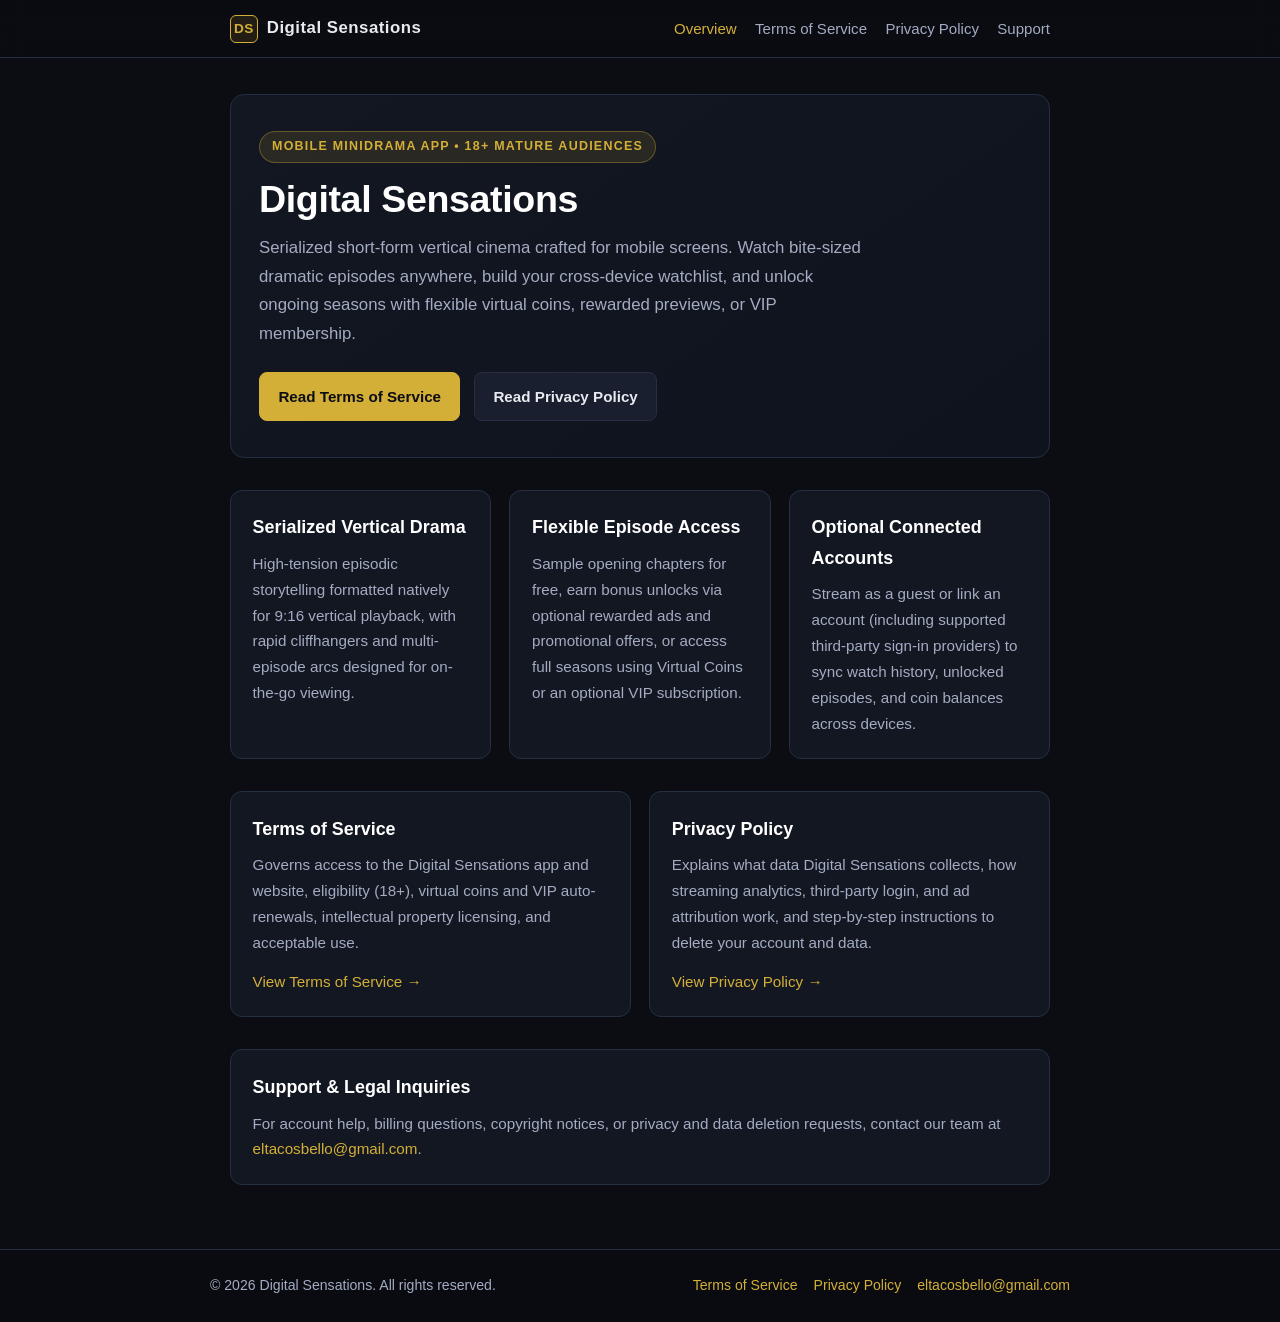
==== index.html @ ff38782b "Initial publish: Digital Sensations legal pages (Terms of Service and Privacy Policy)" ====
<!DOCTYPE html>
<html lang="en">
<head>
  <meta charset="UTF-8">
  <meta name="viewport" content="width=device-width, initial-scale=1.0">
  <title>Digital Sensations — Short-Form Vertical Cinema &amp; Minidramas</title>
  <meta name="description" content="Official app overview, Terms of Service, and Privacy Policy for Digital Sensations, a mobile minidrama streaming platform.">
  <link rel="stylesheet" href="./styles.css">
</head>
<body>
  <header class="site-header">
    <div class="nav-inner">
      <a class="brand" href="./" aria-current="page">
        <span class="brand-mark" aria-hidden="true">DS</span>
        <span>Digital Sensations</span>
      </a>
      <nav class="nav-links" aria-label="Primary navigation">
        <a href="./" aria-current="page">Overview</a>
        <a href="./terms/">Terms of Service</a>
        <a href="./privacy/">Privacy Policy</a>
        <a href="mailto:eltacosbello@gmail.com">Support</a>
      </nav>
    </div>
  </header>

  <main class="container">
    <section class="hero">
      <span class="eyebrow">Mobile Minidrama App &bull; 18+ Mature Audiences</span>
      <h1>Digital Sensations</h1>
      <p class="subtitle">
        Serialized short-form vertical cinema crafted for mobile screens. Watch bite-sized dramatic episodes anywhere, build your cross-device watchlist, and unlock ongoing seasons with flexible virtual coins, rewarded previews, or VIP membership.
      </p>
      <div class="cta-row">
        <a class="btn btn-primary" href="./terms/">Read Terms of Service</a>
        <a class="btn" href="./privacy/">Read Privacy Policy</a>
      </div>
    </section>

    <section class="grid" aria-label="Platform Highlights">
      <article class="card">
        <h2>Serialized Vertical Drama</h2>
        <p>
          High-tension episodic storytelling formatted natively for 9:16 vertical playback, with rapid cliffhangers and multi-episode arcs designed for on-the-go viewing.
        </p>
      </article>
      <article class="card">
        <h2>Flexible Episode Access</h2>
        <p>
          Sample opening chapters for free, earn bonus unlocks via optional rewarded ads and promotional offers, or access full seasons using Virtual Coins or an optional VIP subscription.
        </p>
      </article>
      <article class="card">
        <h2>Optional Connected Accounts</h2>
        <p>
          Stream as a guest or link an account (including supported third-party sign-in providers) to sync watch history, unlocked episodes, and coin balances across devices.
        </p>
      </article>
    </section>

    <section class="grid" aria-label="Legal &amp; Compliance Documents">
      <article class="card">
        <h2>Terms of Service</h2>
        <p>
          Governs access to the Digital Sensations app and website, eligibility (18+), virtual coins and VIP auto-renewals, intellectual property licensing, and acceptable use.
        </p>
        <p><a href="./terms/">View Terms of Service &rarr;</a></p>
      </article>
      <article class="card">
        <h2>Privacy Policy</h2>
        <p>
          Explains what data Digital Sensations collects, how streaming analytics, third-party login, and ad attribution work, and step-by-step instructions to delete your account and data.
        </p>
        <p><a href="./privacy/">View Privacy Policy &rarr;</a></p>
      </article>
    </section>

    <section class="card" aria-label="Contact &amp; Support">
      <h2>Support &amp; Legal Inquiries</h2>
      <p>
        For account help, billing questions, copyright notices, or privacy and data deletion requests, contact our team at
        <a href="mailto:eltacosbello@gmail.com">eltacosbello@gmail.com</a>.
      </p>
    </section>
  </main>

  <footer class="site-footer">
    <div class="footer-inner">
      <span>&copy; 2026 Digital Sensations. All rights reserved.</span>
      <div class="footer-links">
        <a href="./terms/">Terms of Service</a>
        <a href="./privacy/">Privacy Policy</a>
        <a href="mailto:eltacosbello@gmail.com">eltacosbello@gmail.com</a>
      </div>
    </div>
  </footer>
</body>
</html>
---- styles.css ----
:root {
  --bg: #0b0d13;
  --surface: #131722;
  --surface-alt: #191f2e;
  --border: #262e42;
  --text: #e8eaf0;
  --text-muted: #a3acc2;
  --accent: #d4af37;
  --accent-hover: #e7c75b;
  --accent-soft: rgba(212, 175, 55, 0.12);
  --max-width: 860px;
}

*,
*::before,
*::after {
  box-sizing: border-box;
}

html {
  scroll-behavior: smooth;
}

body {
  margin: 0;
  padding: 0;
  background-color: var(--bg);
  color: var(--text);
  font-family: -apple-system, BlinkMacSystemFont, "Segoe UI", Roboto, Helvetica, Arial, sans-serif;
  font-size: 16px;
  line-height: 1.7;
  -webkit-font-smoothing: antialiased;
}

a {
  color: var(--accent);
  text-decoration: none;
  transition: color 0.15s ease;
}

a:hover,
a:focus-visible {
  color: var(--accent-hover);
  text-decoration: underline;
}

.site-header {
  position: sticky;
  top: 0;
  z-index: 20;
  background-color: rgba(11, 13, 19, 0.92);
  backdrop-filter: blur(10px);
  border-bottom: 1px solid var(--border);
}

.nav-inner {
  max-width: var(--max-width);
  margin: 0 auto;
  padding: 0.9rem 1.25rem;
  display: flex;
  flex-wrap: wrap;
  align-items: center;
  justify-content: space-between;
  gap: 0.75rem 1.25rem;
}

.brand {
  display: inline-flex;
  align-items: center;
  gap: 0.55rem;
  color: var(--text);
  font-weight: 700;
  font-size: 1.05rem;
  letter-spacing: 0.03em;
}

.brand:hover {
  color: var(--accent);
  text-decoration: none;
}

.brand-mark {
  display: inline-flex;
  align-items: center;
  justify-content: center;
  width: 28px;
  height: 28px;
  border-radius: 6px;
  background: var(--accent-soft);
  border: 1px solid var(--accent);
  color: var(--accent);
  font-size: 0.85rem;
  font-weight: 800;
}

.nav-links {
  display: flex;
  flex-wrap: wrap;
  align-items: center;
  gap: 1.15rem;
  font-size: 0.94rem;
}

.nav-links a {
  color: var(--text-muted);
  font-weight: 500;
}

.nav-links a:hover,
.nav-links a[aria-current="page"] {
  color: var(--accent);
  text-decoration: none;
}

.container {
  max-width: var(--max-width);
  margin: 0 auto;
  padding: 2.25rem 1.25rem 4rem;
}

.hero {
  background: linear-gradient(145deg, var(--surface) 0%, #0f131d 100%);
  border: 1px solid var(--border);
  border-radius: 14px;
  padding: 2.25rem 1.75rem;
  margin-bottom: 2rem;
}

.eyebrow {
  display: inline-block;
  font-size: 0.78rem;
  font-weight: 700;
  text-transform: uppercase;
  letter-spacing: 0.1em;
  color: var(--accent);
  background: var(--accent-soft);
  border: 1px solid rgba(212, 175, 55, 0.35);
  border-radius: 999px;
  padding: 0.25rem 0.75rem;
  margin-bottom: 0.9rem;
}

h1 {
  margin: 0 0 0.75rem;
  font-size: clamp(1.75rem, 3.2vw, 2.35rem);
  line-height: 1.2;
  color: #ffffff;
  letter-spacing: -0.01em;
}

.subtitle {
  margin: 0;
  color: var(--text-muted);
  font-size: 1.05rem;
  max-width: 65ch;
}

.cta-row {
  display: flex;
  flex-wrap: wrap;
  gap: 0.85rem;
  margin-top: 1.5rem;
}

.btn {
  display: inline-block;
  padding: 0.65rem 1.15rem;
  border-radius: 8px;
  font-weight: 600;
  font-size: 0.95rem;
  border: 1px solid var(--border);
  background: var(--surface-alt);
  color: var(--text);
}

.btn:hover {
  text-decoration: none;
  border-color: var(--accent);
  color: var(--accent);
}

.btn-primary {
  background: var(--accent);
  border-color: var(--accent);
  color: #0b0d13;
}

.btn-primary:hover {
  background: var(--accent-hover);
  border-color: var(--accent-hover);
  color: #0b0d13;
}

.grid {
  display: grid;
  grid-template-columns: repeat(auto-fit, minmax(240px, 1fr));
  gap: 1.15rem;
  margin-bottom: 2rem;
}

.card {
  background: var(--surface);
  border: 1px solid var(--border);
  border-radius: 12px;
  padding: 1.35rem;
}

.card h2,
.card h3 {
  margin-top: 0;
  margin-bottom: 0.5rem;
  font-size: 1.12rem;
  color: #ffffff;
}

.card p {
  margin: 0 0 0.85rem;
  color: var(--text-muted);
  font-size: 0.95rem;
}

.card p:last-child {
  margin-bottom: 0;
}

.legal-doc {
  background: var(--surface);
  border: 1px solid var(--border);
  border-radius: 14px;
  padding: 2rem 1.75rem;
}

.legal-meta {
  display: flex;
  flex-wrap: wrap;
  gap: 0.5rem 1.5rem;
  padding-bottom: 1.25rem;
  margin-bottom: 1.75rem;
  border-bottom: 1px solid var(--border);
  color: var(--text-muted);
  font-size: 0.92rem;
}

.legal-doc h2 {
  margin-top: 2rem;
  margin-bottom: 0.65rem;
  font-size: 1.22rem;
  color: var(--accent);
  border-bottom: 1px solid rgba(38, 46, 66, 0.7);
  padding-bottom: 0.35rem;
}

.legal-doc h3 {
  margin-top: 1.35rem;
  margin-bottom: 0.45rem;
  font-size: 1.03rem;
  color: #ffffff;
}

.legal-doc p {
  margin: 0 0 0.9rem;
}

.legal-doc ul,
.legal-doc ol {
  margin: 0 0 1rem;
  padding-left: 1.35rem;
}

.legal-doc li {
  margin-bottom: 0.45rem;
}

.callout {
  background: var(--surface-alt);
  border-left: 3px solid var(--accent);
  border-radius: 0 8px 8px 0;
  padding: 0.95rem 1.15rem;
  margin: 1.25rem 0;
  font-size: 0.95rem;
}

.table-wrap {
  overflow-x: auto;
  margin: 1rem 0 1.25rem;
}

table {
  width: 100%;
  border-collapse: collapse;
  font-size: 0.92rem;
}

th,
td {
  text-align: left;
  padding: 0.65rem 0.8rem;
  border: 1px solid var(--border);
  vertical-align: top;
}

th {
  background: var(--surface-alt);
  color: #ffffff;
  font-weight: 600;
}

.toc {
  background: var(--surface-alt);
  border: 1px solid var(--border);
  border-radius: 10px;
  padding: 1rem 1.25rem;
  margin-bottom: 1.75rem;
}

.toc-title {
  font-size: 0.85rem;
  font-weight: 700;
  text-transform: uppercase;
  letter-spacing: 0.08em;
  color: var(--text-muted);
  margin: 0 0 0.55rem;
}

.toc ol {
  margin: 0;
  padding-left: 1.2rem;
  columns: 2;
  column-gap: 1.5rem;
  font-size: 0.92rem;
}

.site-footer {
  border-top: 1px solid var(--border);
  background: #090b10;
  padding: 1.5rem 1.25rem;
  color: var(--text-muted);
  font-size: 0.88rem;
}

.footer-inner {
  max-width: var(--max-width);
  margin: 0 auto;
  display: flex;
  flex-wrap: wrap;
  align-items: center;
  justify-content: space-between;
  gap: 0.75rem 1.25rem;
}

.footer-links {
  display: flex;
  flex-wrap: wrap;
  gap: 1rem;
}

@media (max-width: 640px) {
  .hero,
  .legal-doc {
    padding: 1.35rem 1.15rem;
  }

  .toc ol {
    columns: 1;
  }
}

@media print {
  body {
    background: #ffffff;
    color: #111111;
  }

  .site-header,
  .cta-row,
  .toc {
    display: none;
  }

  .legal-doc,
  .card,
  .hero {
    background: #ffffff;
    border: none;
    padding: 0;
  }

  .legal-doc h2,
  a {
    color: #111111;
  }

  th {
    background: #f2f2f2;
    color: #111111;
  }
}
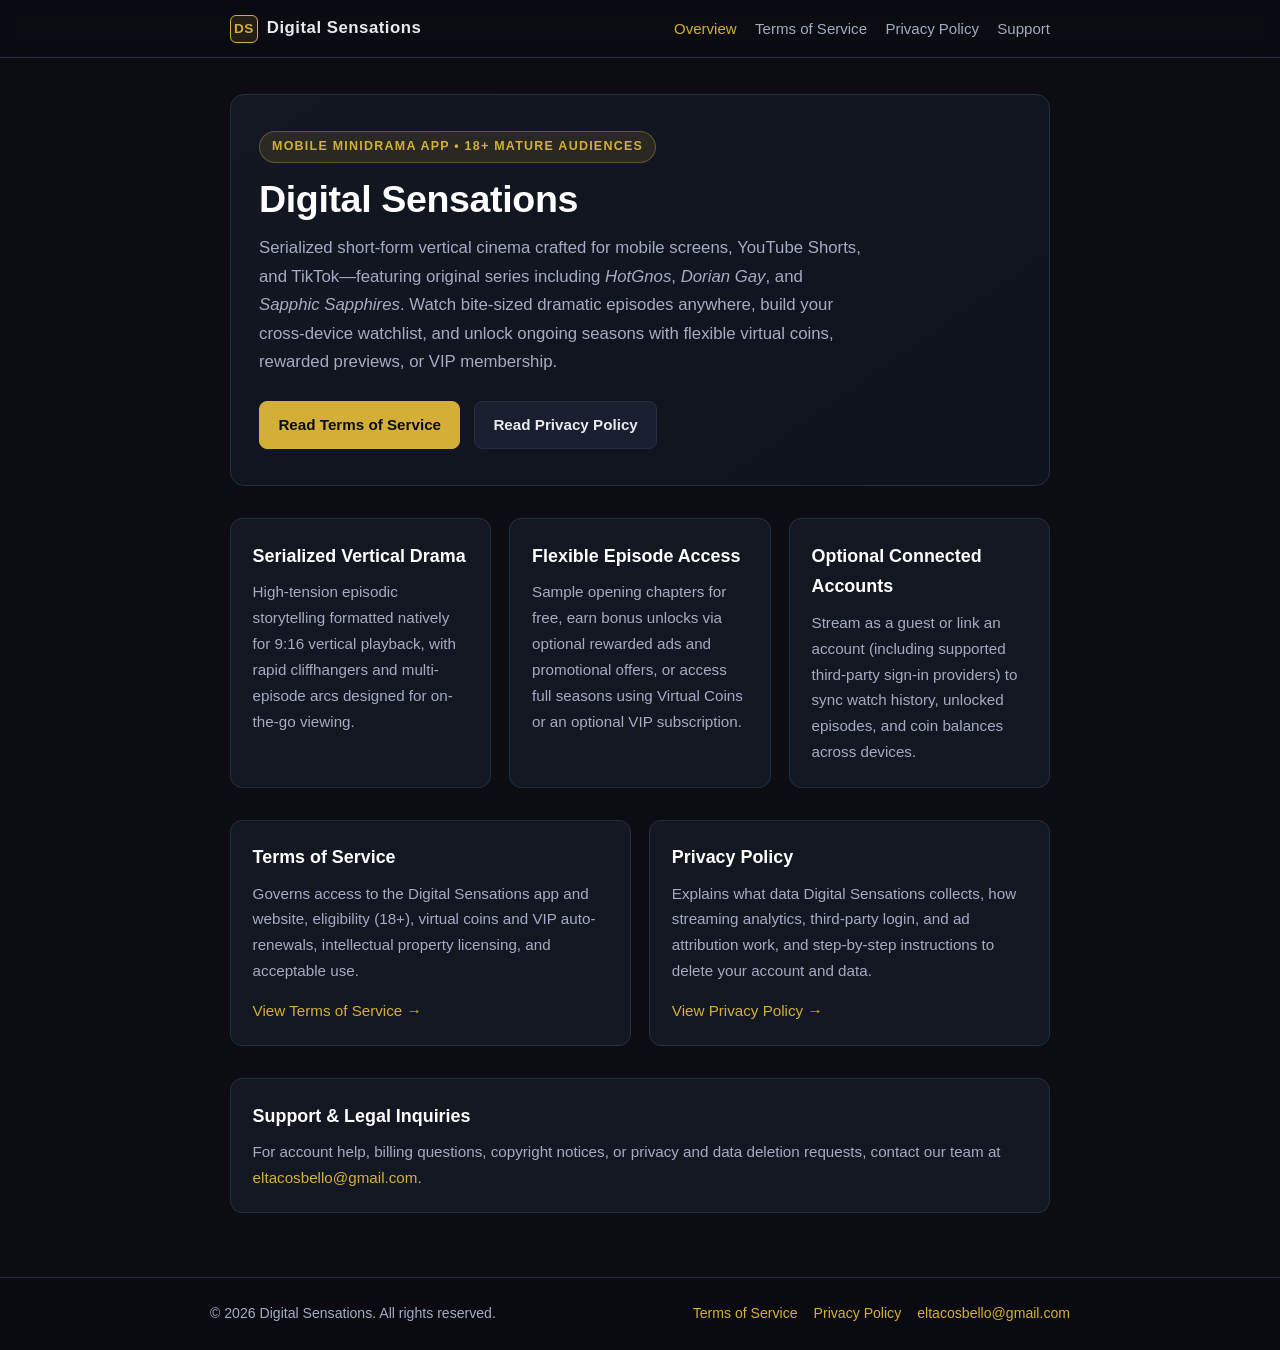
==== commit bb58ad89: "Add YouTube API Services and Google OAuth Limited Use compliance disclosures" ====
--- a/index.html
+++ b/index.html
@@ -28,7 +28,7 @@
       <span class="eyebrow">Mobile Minidrama App &bull; 18+ Mature Audiences</span>
       <h1>Digital Sensations</h1>
       <p class="subtitle">
-        Serialized short-form vertical cinema crafted for mobile screens. Watch bite-sized dramatic episodes anywhere, build your cross-device watchlist, and unlock ongoing seasons with flexible virtual coins, rewarded previews, or VIP membership.
+        Serialized short-form vertical cinema crafted for mobile screens, YouTube Shorts, and TikTok—featuring original series including <em>HotGnos</em>, <em>Dorian Gay</em>, and <em>Sapphic Sapphires</em>. Watch bite-sized dramatic episodes anywhere, build your cross-device watchlist, and unlock ongoing seasons with flexible virtual coins, rewarded previews, or VIP membership.
       </p>
       <div class="cta-row">
         <a class="btn btn-primary" href="./terms/">Read Terms of Service</a>
